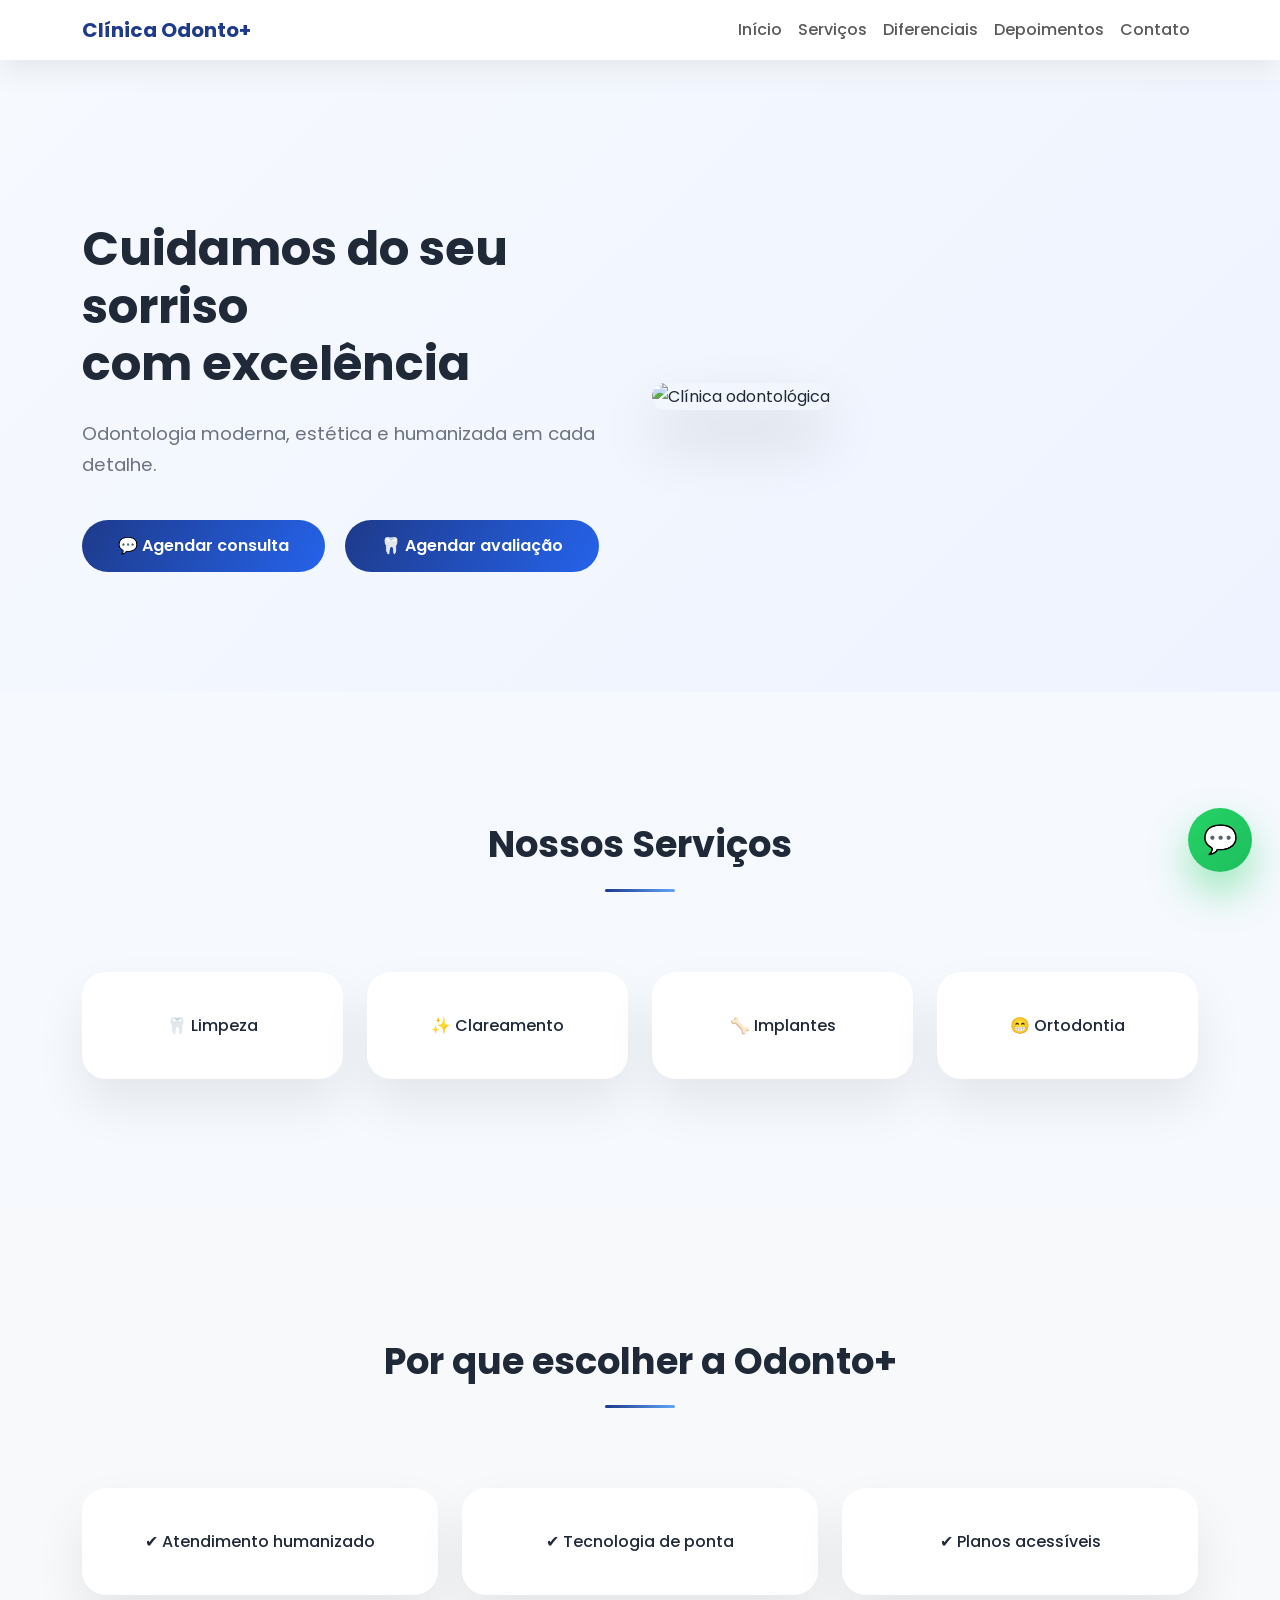
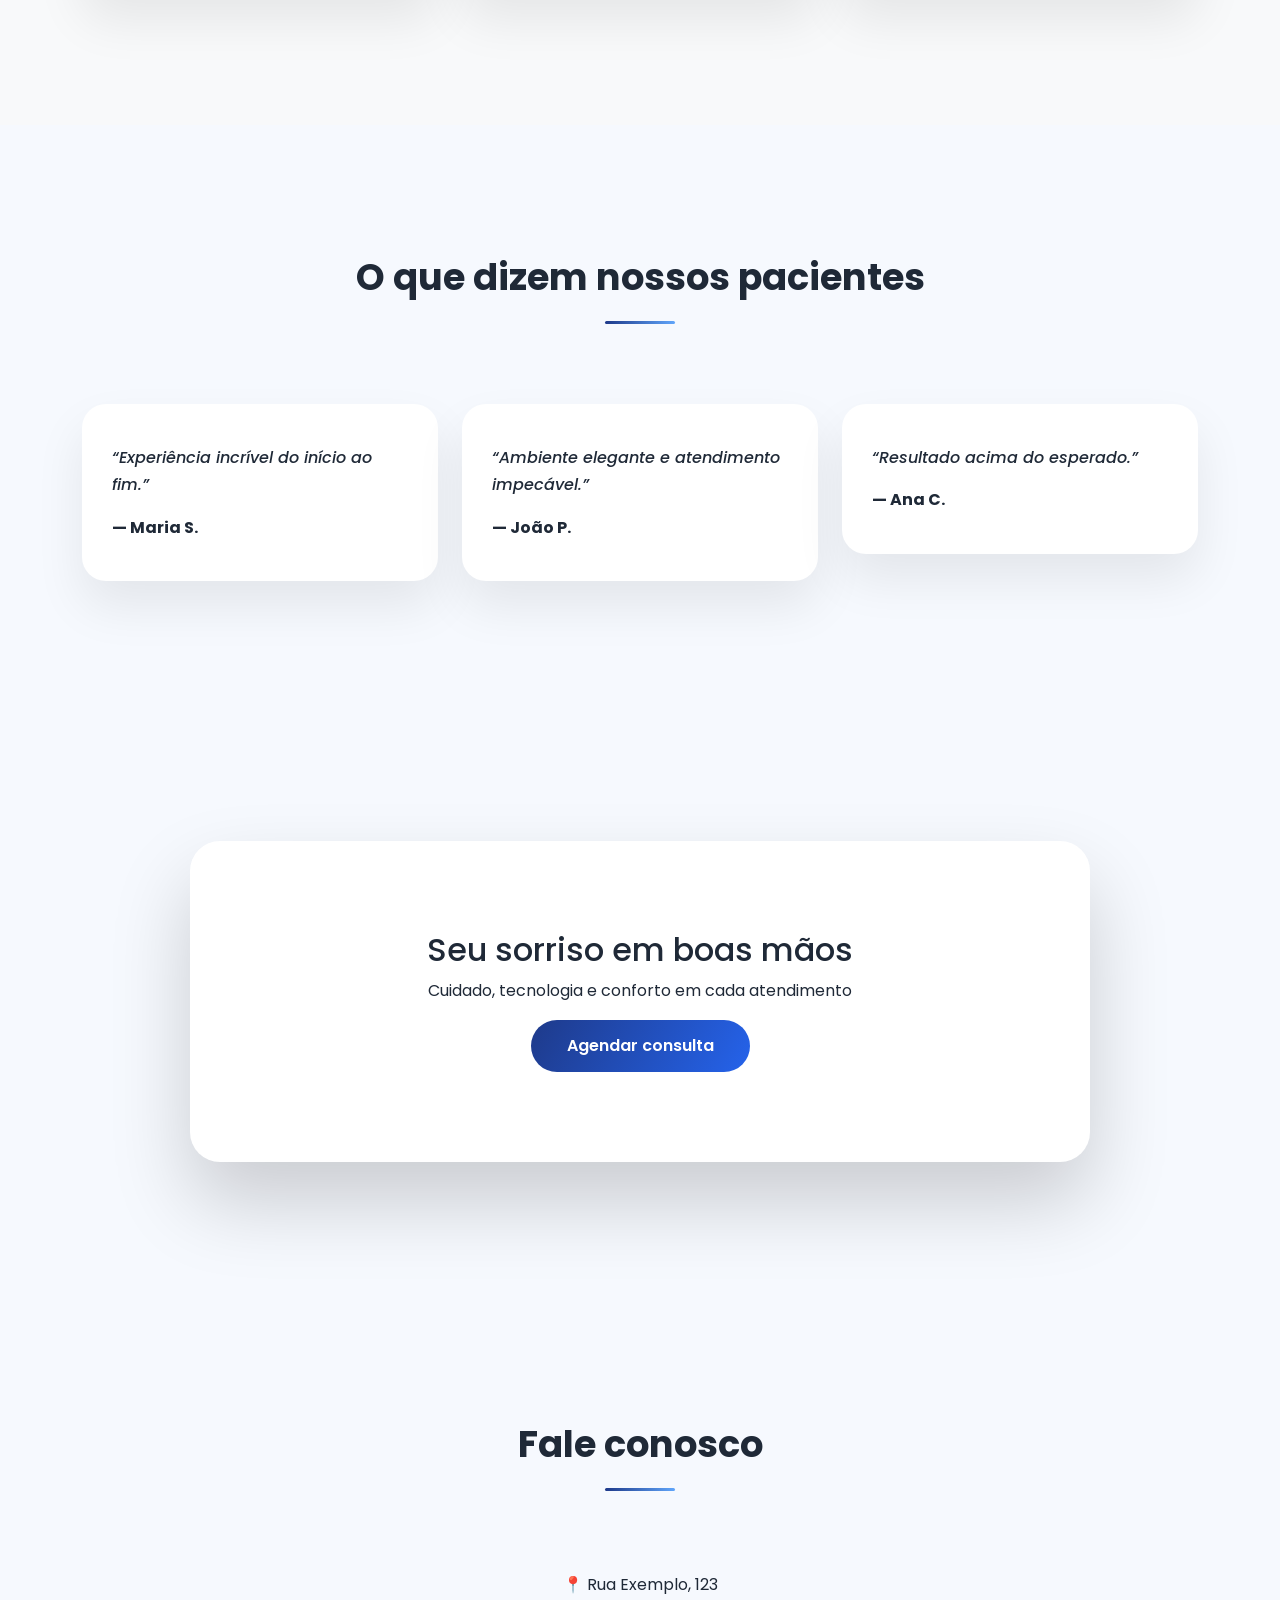
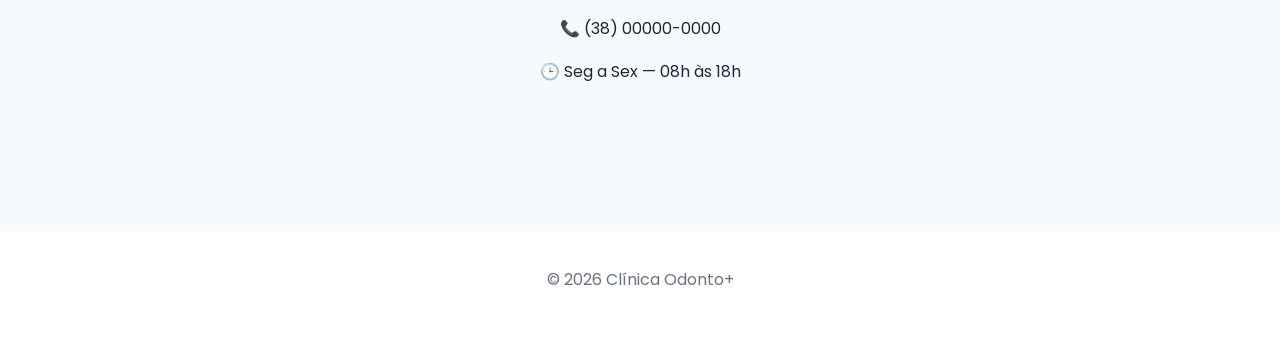
==== index.html @ 690f9802 "Rename clinica.html to index.html" ====
<!doctype html>
<html lang="pt-BR">
<head>
  <meta charset="utf-8">
  <meta name="viewport" content="width=device-width, initial-scale=1">
  <title>Clínica Odonto+</title>

  <link href="https://cdn.jsdelivr.net/npm/bootstrap@5.3.8/dist/css/bootstrap.min.css" rel="stylesheet">
  <link href="https://fonts.googleapis.com/css2?family=Poppins:wght@300;400;600;700&display=swap" rel="stylesheet">
  <link rel="stylesheet" href="clinica.css">
</head>
<body class="has-fixed-navbar">

<nav class="navbar navbar-expand-lg fixed-top">
  <div class="container">
    <a class="navbar-brand" href="#">Clínica Odonto+</a>
    <button class="navbar-toggler" type="button" data-bs-toggle="collapse" data-bs-target="#navbarNav">
      <span class="navbar-toggler-icon"></span>
    </button>
    <div class="collapse navbar-collapse" id="navbarNav">
      <ul class="navbar-nav ms-auto">
        <li class="nav-item"><a class="nav-link" href="#">Início</a></li>
        <li class="nav-item"><a class="nav-link" href="#servicos">Serviços</a></li>
        <li class="nav-item"><a class="nav-link" href="#diferenciais">Diferenciais</a></li>
        <li class="nav-item"><a class="nav-link" href="#depoimentos">Depoimentos</a></li>
        <li class="nav-item"><a class="nav-link" href="#contato">Contato</a></li>
      </ul>
    </div>
  </div>
</nav>

<section class="hero">
  <div class="container">
    <div class="row align-items-center">
      <div class="col-md-6 hero-text fade-up">
        <h1>Cuidamos do seu sorriso<br>com excelência</h1>
        <p>Odontologia moderna, estética e humanizada em cada detalhe.</p>
        <button class="btn btn-primary me-3" onclick="abrirWhatsAppConsulta()">💬 Agendar consulta</button>
        <button class="btn btn-outline-primary" onclick="abrirWhatsAppAvaliacao()">🦷 Agendar avaliação</button>
      </div>
      <div class="col-md-6 hero-image fade-in-delay">
        <img src="https://images.unsplash.com/photo-1588776814546-1ffcf47267a5" alt="Clínica odontológica">
      </div>
    </div>
  </div>
</section>

<section id="servicos">
  <div class="container">
    <h2 class="section-title">Nossos Serviços</h2>
    <div class="row g-4 text-center">
      <div class="col-md-3"><div class="service-card">🦷 Limpeza</div></div>
      <div class="col-md-3"><div class="service-card">✨ Clareamento</div></div>
      <div class="col-md-3"><div class="service-card">🦴 Implantes</div></div>
      <div class="col-md-3"><div class="service-card">😁 Ortodontia</div></div>
    </div>
  </div>
</section>

<section id="diferenciais" class="bg-light">
  <div class="container">
    <h2 class="section-title">Por que escolher a Odonto+</h2>
    <div class="row g-4 text-center">
      <div class="col-md-4"><div class="diferencial-card">✔ Atendimento humanizado</div></div>
      <div class="col-md-4"><div class="diferencial-card">✔ Tecnologia de ponta</div></div>
      <div class="col-md-4"><div class="diferencial-card">✔ Planos acessíveis</div></div>
    </div>
  </div>
</section>

<section id="depoimentos">
  <div class="container">
    <h2 class="section-title">O que dizem nossos pacientes</h2>
    <div class="row g-4">
      <div class="col-md-4"><div class="depoimento-card">“Experiência incrível do início ao fim.”<strong>— Maria S.</strong></div></div>
      <div class="col-md-4"><div class="depoimento-card">“Ambiente elegante e atendimento impecável.”<strong>— João P.</strong></div></div>
      <div class="col-md-4"><div class="depoimento-card">“Resultado acima do esperado.”<strong>— Ana C.</strong></div></div>
    </div>
  </div>
</section>

<section class="cta-final">
  <div class="cta-card fade-in">
    <h2>Seu sorriso em boas mãos</h2>
    <p>Cuidado, tecnologia e conforto em cada atendimento</p>
    <button class="btn btn-primary" onclick="abrirWhatsAppConsulta()">Agendar consulta</button>
  </div>
</section>

<section id="contato">
  <div class="container text-center">
    <h2 class="section-title">Fale conosco</h2>
    <p>📍 Rua Exemplo, 123</p>
    <p>📞 (38) 00000-0000</p>
    <p>🕒 Seg a Sex — 08h às 18h</p>
  </div>
</section>

<footer>
  <p>© 2026 Clínica Odonto+</p>
</footer>

<a class="whatsapp-float" onclick="abrirWhatsAppConsulta()">💬</a>

<script>
const telefoneWhatsApp = "5599999999999";
function abrirWhatsAppConsulta() {
  window.open(`https://wa.me/${telefoneWhatsApp}?text=Olá! Gostaria de agendar uma consulta.`, "_blank");
}
function abrirWhatsAppAvaliacao() {
  window.open(`https://wa.me/${telefoneWhatsApp}?text=Olá! Gostaria de agendar uma avaliação.`, "_blank");
}
</script>

<script src="https://cdn.jsdelivr.net/npm/bootstrap@5.3.8/dist/js/bootstrap.bundle.min.js"></script>
</body>
</html>
---- clinica.css ----
* { margin:0; padding:0; box-sizing:border-box; }

body {
  font-family:'Poppins',sans-serif;
  background:#f6f9fe;
  color:#1f2937;
  line-height:1.7;
}

.has-fixed-navbar { padding-top:80px; }

.navbar {
  background:rgba(255,255,255,.95);
  backdrop-filter:blur(10px);
  box-shadow:0 10px 30px rgba(0,0,0,.08);
}

.navbar-brand {
  font-weight:700;
  color:#1e3a8a !important;
}

.nav-link { position:relative; font-weight:500; }
.nav-link::after {
  content:""; position:absolute; bottom:4px; left:0;
  width:0; height:2px; background:#2563eb; transition:.3s;
}
.nav-link:hover::after { width:100%; }

.hero {
  padding:140px 0 120px;
  background:linear-gradient(135deg,#f6f9fe,#eef3ff);
}

.hero-text h1 { font-size:3rem; font-weight:700; margin-bottom:25px; }
.hero-text p { font-size:1.15rem; color:#6b7280; margin-bottom:40px; }

.hero-image img {
  width:100%; border-radius:24px;
  box-shadow:0 30px 60px rgba(0,0,0,.15);
}

.btn {
  padding:14px 36px; border-radius:30px; font-weight:600; transition:.35s;
}

.btn-primary {
  background:linear-gradient(120deg,#1e3a8a,#2563eb);
  border:none;
}

.btn-primary:hover {
  transform:translateY(-3px);
  box-shadow:0 20px 40px rgba(37,99,235,.35);
}

.btn-outline-primary {
  border:2px solid #2563eb; color:#2563eb;
}

.btn-outline-primary:hover {
  background:#2563eb; color:#fff;
}

section { padding:130px 20px; }

.section-title {
  text-align:center; font-size:2.3rem; font-weight:700;
  margin-bottom:80px;
}

.section-title::after {
  content:""; width:70px; height:3px;
  background:linear-gradient(90deg,#1e3a8a,#60a5fa);
  display:block; margin:22px auto 0; border-radius:10px;
}

.service-card,.diferencial-card,.depoimento-card {
  background:#fff; padding:40px 30px; border-radius:24px;
  box-shadow:0 25px 50px rgba(0,0,0,.08);
  transition:.4s; font-weight:500;
}

.service-card:hover,.diferencial-card:hover,.depoimento-card:hover {
  transform:translateY(-12px);
  box-shadow:0 40px 80px rgba(0,0,0,.15);
}

.depoimento-card { font-style:italic; }
.depoimento-card strong {
  display:block; margin-top:15px; font-style:normal;
}

.cta-final {
  display:flex; justify-content:center;
}

.cta-card {
  background:#fff; max-width:900px; width:100%;
  padding:90px 60px; border-radius:30px;
  text-align:center;
  box-shadow:0 40px 80px rgba(0,0,0,.18);
}

footer {
  background:#fff; padding:35px 0; text-align:center;
  color:#6b7280;
}

/* WHATSAPP FLUTUANTE – ESTILO PREMIUM */
.whatsapp-float {
  position: fixed;
  bottom: 28px;
  right: 28px;

  width: 64px;
  height: 64px;
  border-radius: 50%;

  background: linear-gradient(135deg, #25d366, #1ebe5d);
  color: #fff;

  font-size: 28px;
  text-decoration: none;

  display: flex;
  align-items: center;
  justify-content: center;

  box-shadow:
    0 20px 40px rgba(37, 211, 102, 0.45),
    0 0 0 0 rgba(37, 211, 102, 0.6);

  cursor: pointer;
  z-index: 999;

  animation: pulseWhats 2.2s infinite;
  transition: all 0.35s ease;
}

/* Hover (desktop) */
.whatsapp-float:hover {
  transform: translateY(-6px) scale(1.05);
  box-shadow:
    0 30px 60px rgba(37, 211, 102, 0.55),
    0 0 0 12px rgba(37, 211, 102, 0.15);
}

/* Animação pulse */
@keyframes pulseWhats {
  0% {
    box-shadow:
      0 20px 40px rgba(37, 211, 102, 0.45),
      0 0 0 0 rgba(37, 211, 102, 0.6);
  }
  70% {
    box-shadow:
      0 20px 40px rgba(37, 211, 102, 0.45),
      0 0 0 18px rgba(37, 211, 102, 0);
  }
  100% {
    box-shadow:
      0 20px 40px rgba(37, 211, 102, 0.45),
      0 0 0 0 rgba(37, 211, 102, 0);
  }
}

.fade-in { animation:fadeIn 1s ease forwards; }
.fade-in-delay { animation:fadeIn 1.4s ease forwards; }
.fade-up { animation:fadeUp 1s ease forwards; }

@keyframes fadeIn {
  from{opacity:0; transform:translateY(20px);}
  to{opacity:1; transform:translateY(0);} }

@keyframes fadeUp {
  from{opacity:0; transform:translateY(30px);}
  to{opacity:1; transform:translateY(0);} }

@media(max-width:768px){
  .hero-text h1{font-size:2.2rem;}
  .cta-card{padding:70px 30px;}
}
/* PADRONIZAÇÃO DOS BOTÕES DO HERO */
.hero .btn-primary,
.hero .btn-outline-primary {
  background: linear-gradient(120deg, #1e3a8a, #2563eb);
  border: none;
  color: #fff;
  transition: all .35s ease;
}

.hero .btn-primary:hover,
.hero .btn-outline-primary:hover {
  transform: translateY(-3px);
  box-shadow: 0 20px 40px rgba(37,99,235,.35);
  color: #fff;
}
/* HERO — CONTROLE ABSOLUTO DOS BOTÕES NO MOBILE */
@media (max-width: 768px) {

  /* força o container a virar coluna */
  .hero .d-flex {
    display: flex !important;
    flex-direction: column !important;
    align-items: center !important;
  }

  /* espaço entre os botões */
  .hero .d-flex > .btn {
    margin: 10px 0 !important;
  }

  /* largura e centralização */
  .hero .btn {
    width: 100%;
    max-width: 260px;
    text-align: center;
  }
}
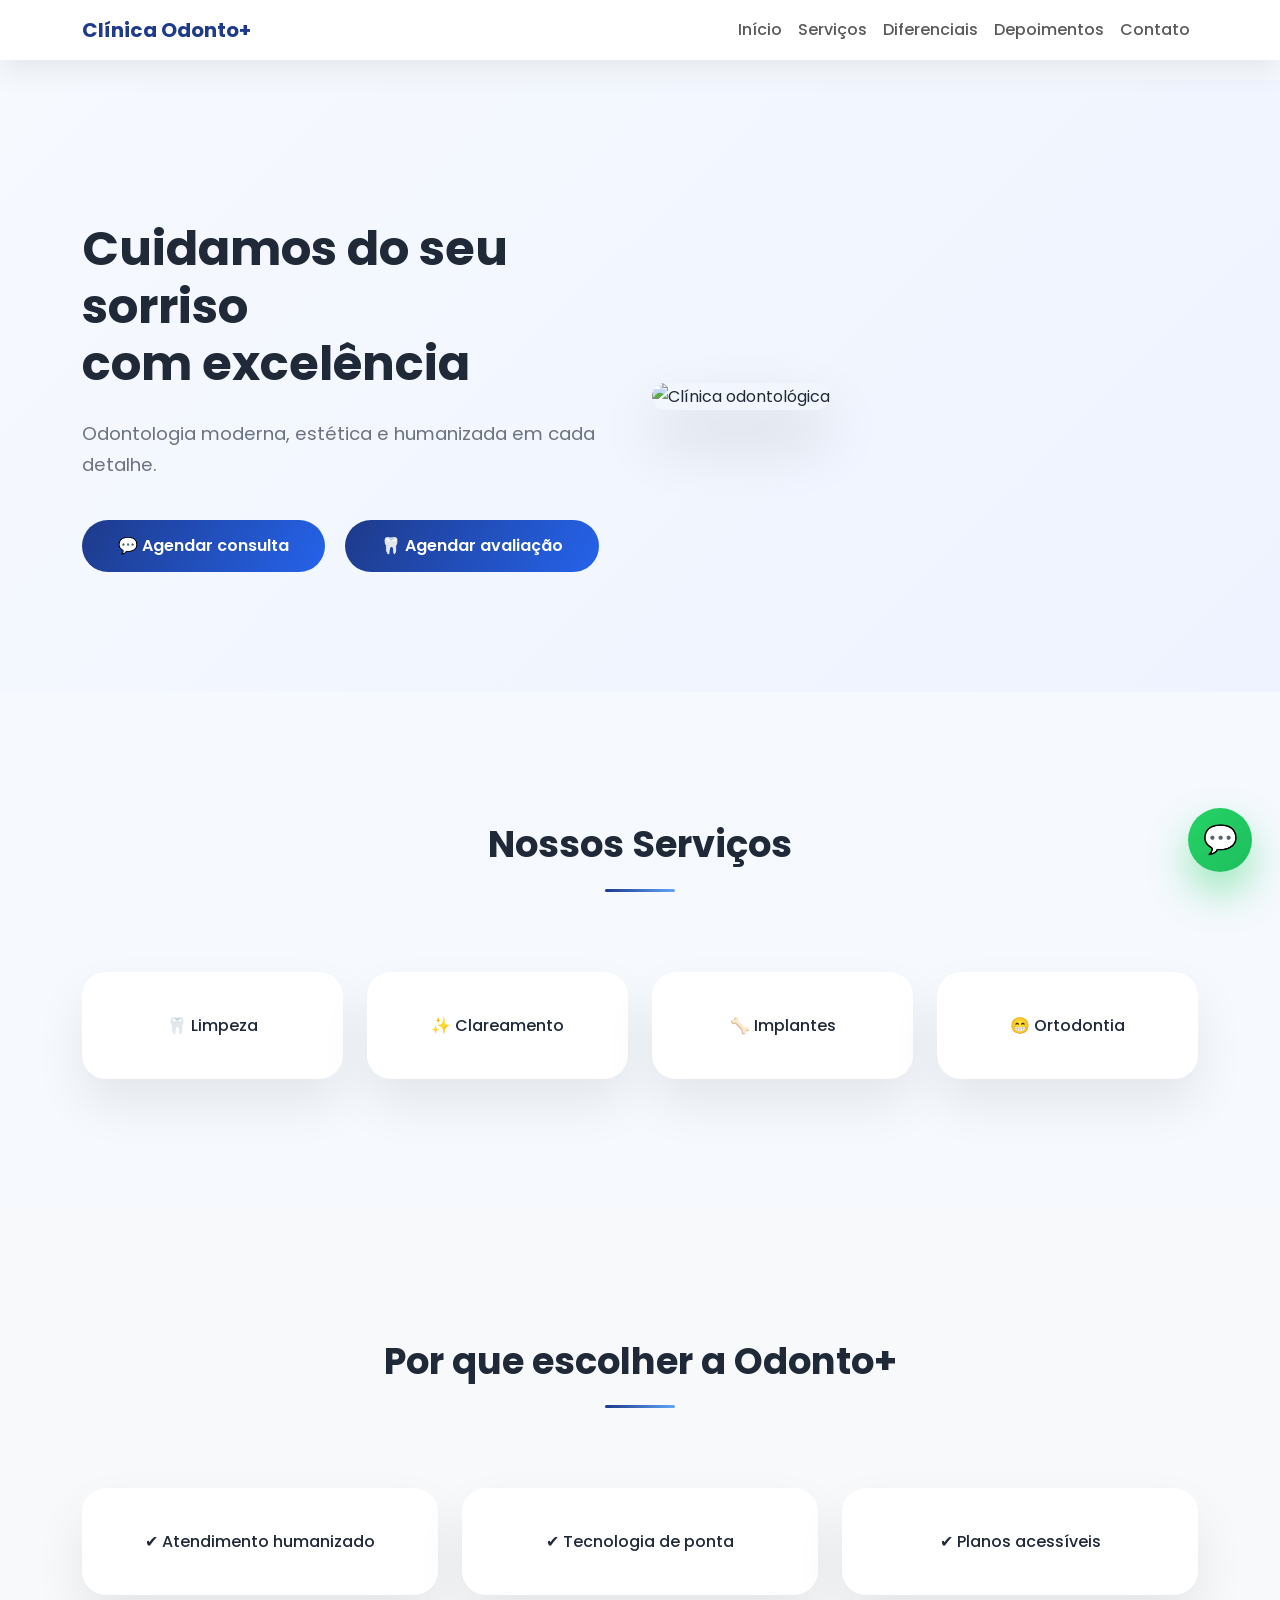
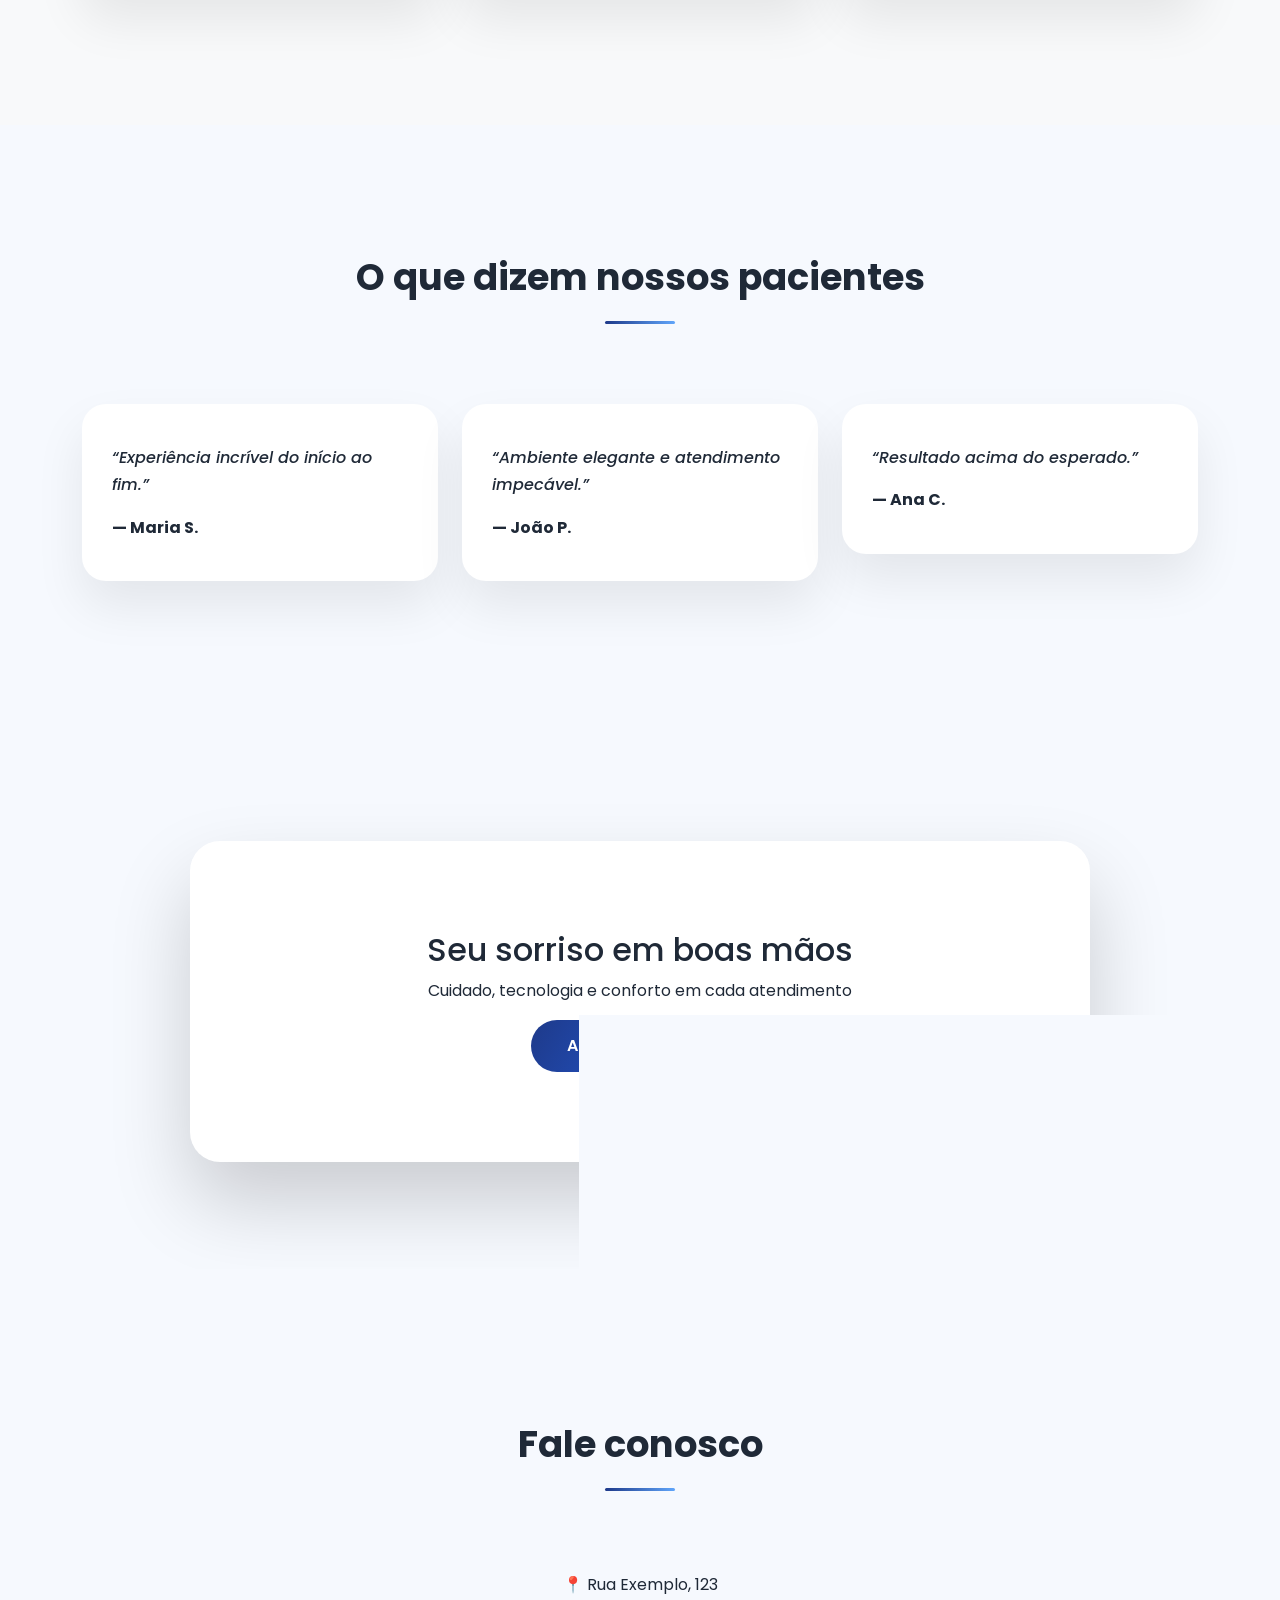
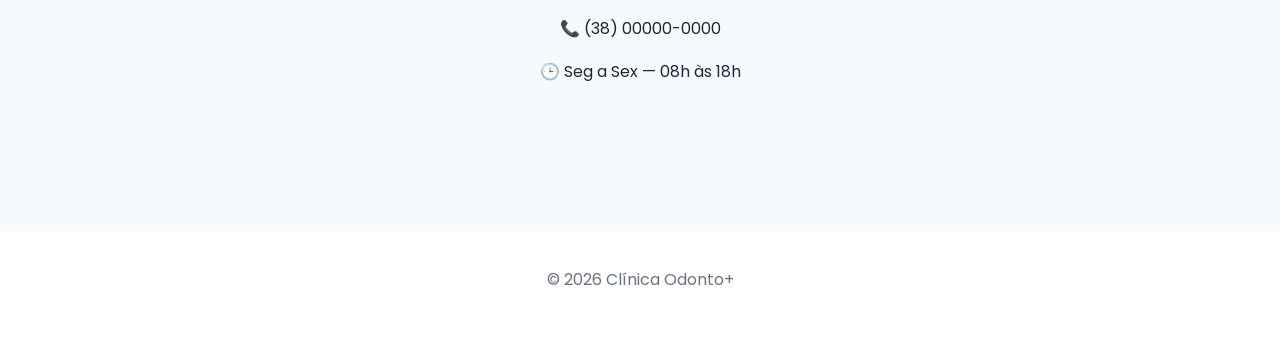
==== commit 8def5c9c: "Rename clinica.html to index.html" ====
--- a/index.html
+++ b/index.html
@@ -1,14 +1,13 @@
-
 <!doctype html>
 <html lang="pt-BR">
 <head>
-  <meta charset="utf-8">
-  <meta name="viewport" content="width=device-width, initial-scale=1">
+  <meta charset="utf-8" />
+  <meta name="viewport" content="width=device-width, initial-scale=1" />
   <title>Clínica Odonto+</title>
 
-  <link href="https://cdn.jsdelivr.net/npm/bootstrap@5.3.8/dist/css/bootstrap.min.css" rel="stylesheet">
-  <link href="https://fonts.googleapis.com/css2?family=Poppins:wght@300;400;600;700&display=swap" rel="stylesheet">
-  <link rel="stylesheet" href="clinica.css">
+  <link href="https://cdn.jsdelivr.net/npm/bootstrap@5.3.8/dist/css/bootstrap.min.css" rel="stylesheet" />
+  <link href="https://fonts.googleapis.com/css2?family=Poppins:wght@300;400;600;700&display=swap" rel="stylesheet" />
+  <link rel="stylesheet" href="clinica.css" />
 </head>
 <body class="has-fixed-navbar">
 
@@ -40,7 +39,7 @@
         <button class="btn btn-outline-primary" onclick="abrirWhatsAppAvaliacao()">🦷 Agendar avaliação</button>
       </div>
       <div class="col-md-6 hero-image fade-in-delay">
-        <img src="https://images.unsplash.com/photo-1588776814546-1ffcf47267a5" alt="Clínica odontológica">
+        <img src="https://images.unsplash.com/photo-1588776814546-1ffcf47267a5" alt="Clínica odontológica" />
       </div>
     </div>
   </div>
@@ -114,6 +113,6 @@
 </script>
 
 <script src="https://cdn.jsdelivr.net/npm/bootstrap@5.3.8/dist/js/bootstrap.bundle.min.js"></script>
+
 </body>
 </html>
-
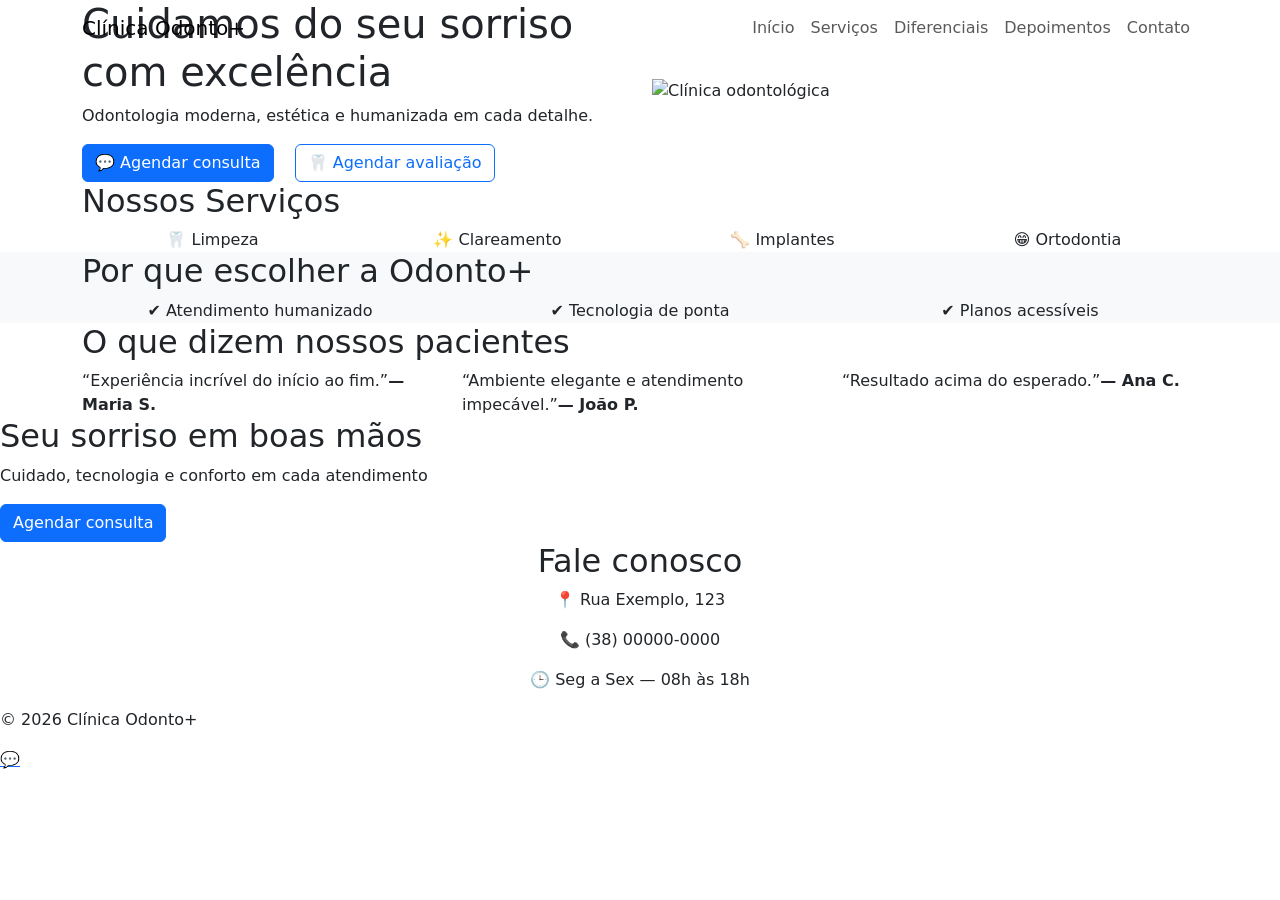
==== commit b83c80f3: "Update index.html" ====
--- a/index.html
+++ b/index.html
@@ -7,7 +7,7 @@
 
   <link href="https://cdn.jsdelivr.net/npm/bootstrap@5.3.8/dist/css/bootstrap.min.css" rel="stylesheet" />
   <link href="https://fonts.googleapis.com/css2?family=Poppins:wght@300;400;600;700&display=swap" rel="stylesheet" />
-  <link rel="stylesheet" href="clinica.css" />
+  <link rel="stylesheet" href="css/clinica.css" />
 </head>
 <body class="has-fixed-navbar">
 
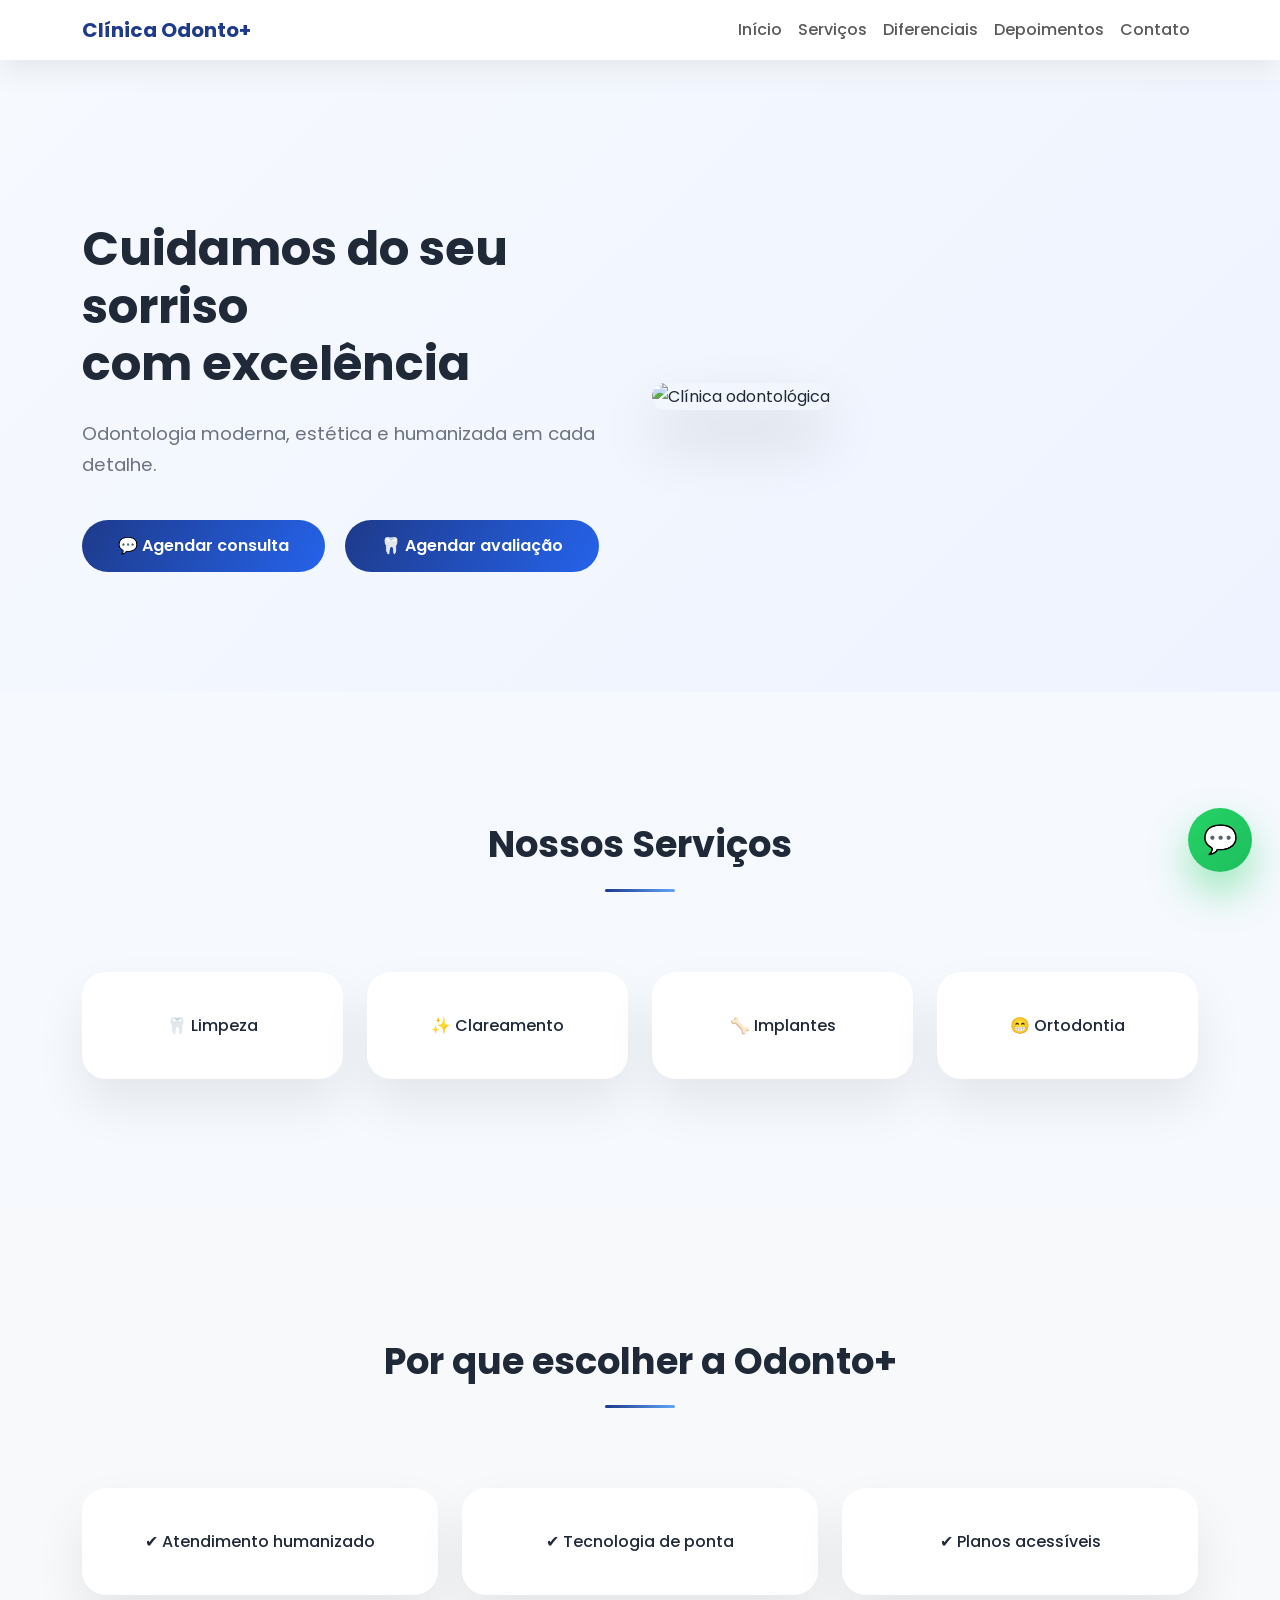
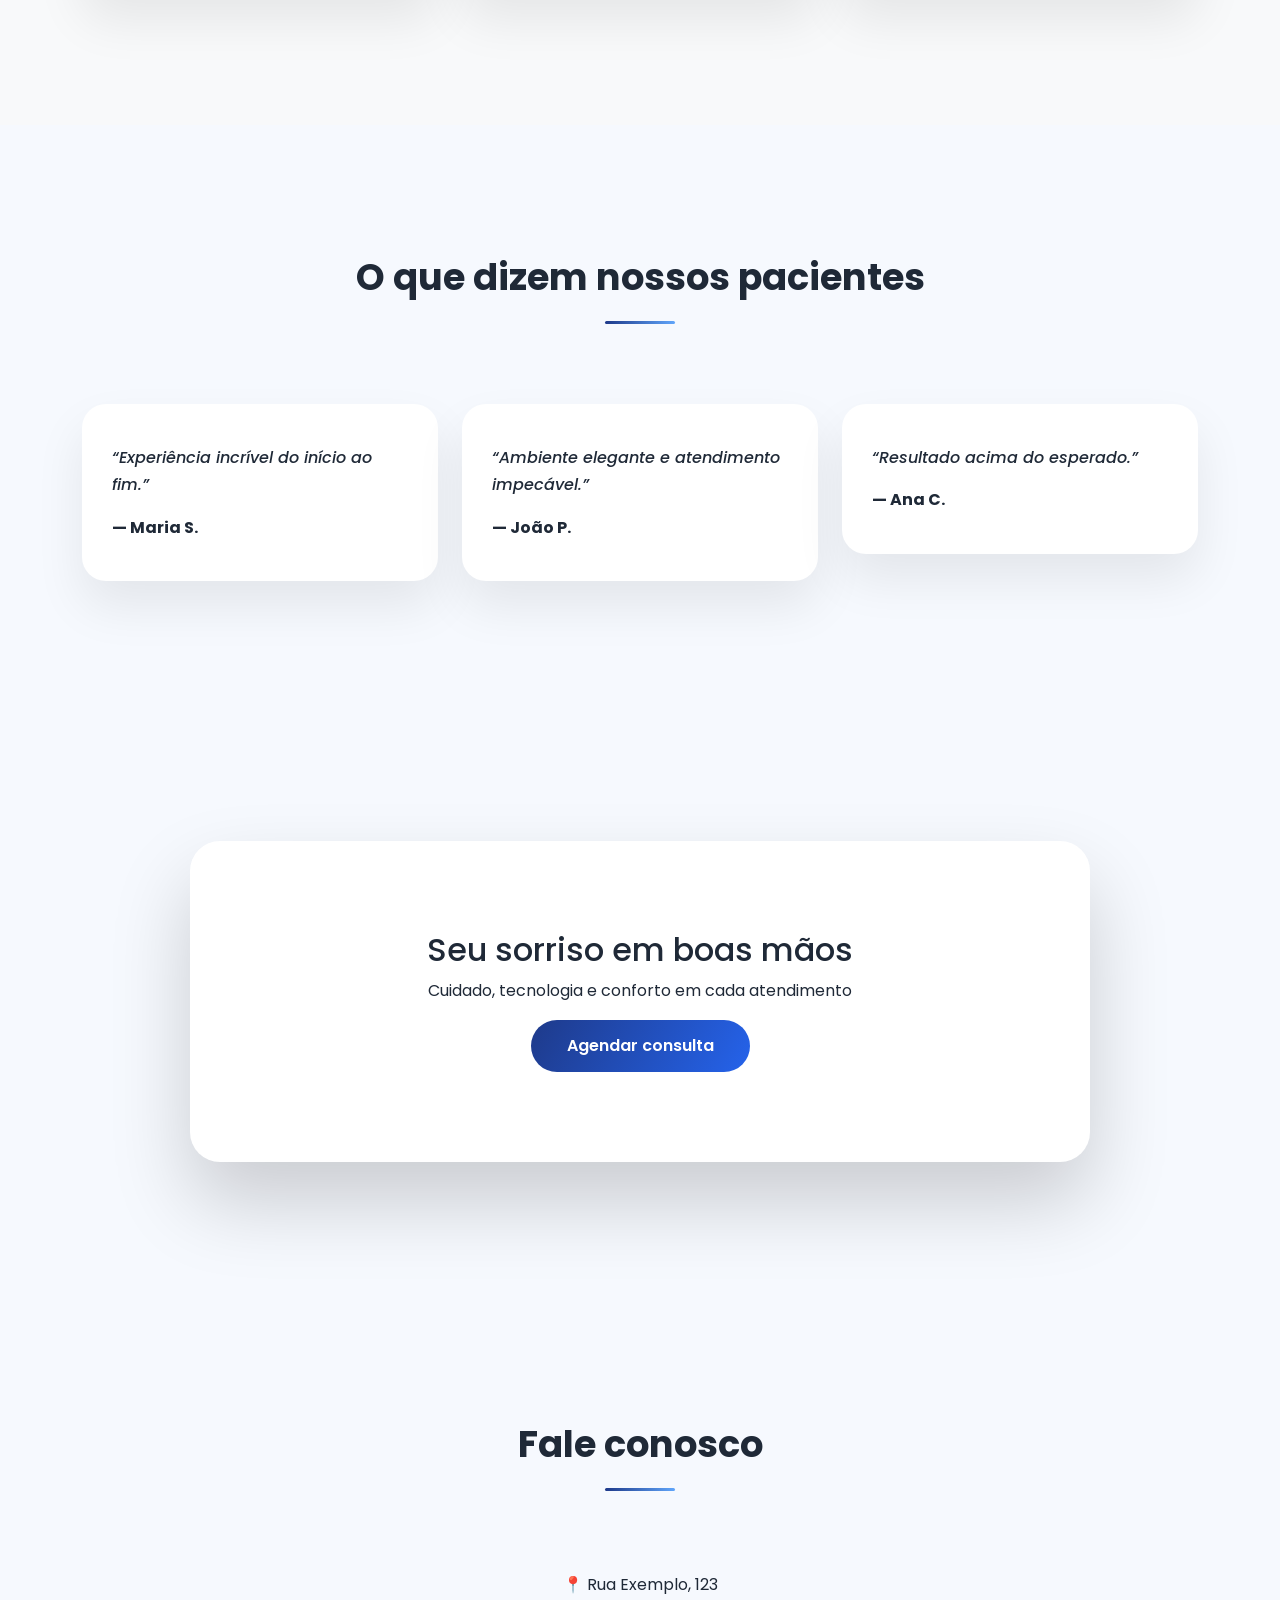
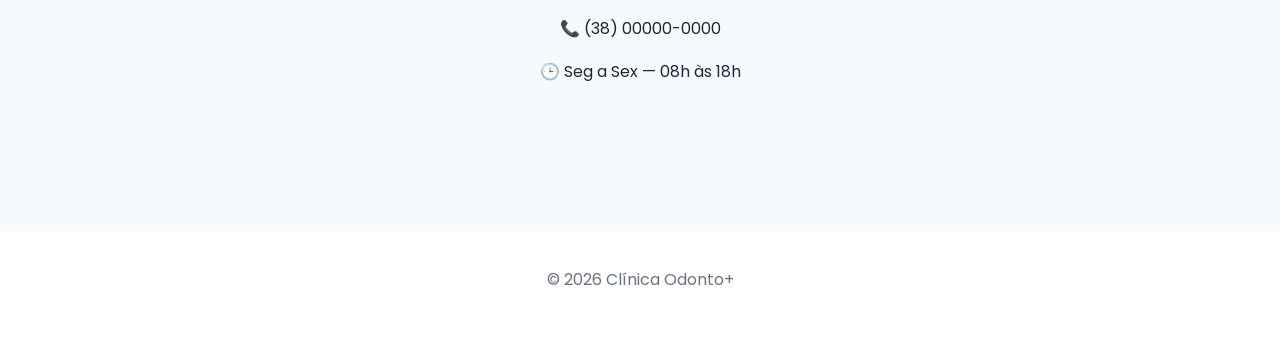
==== commit ade43aba: "Update index.html" ====
--- a/index.html
+++ b/index.html
@@ -7,7 +7,7 @@
 
   <link href="https://cdn.jsdelivr.net/npm/bootstrap@5.3.8/dist/css/bootstrap.min.css" rel="stylesheet" />
   <link href="https://fonts.googleapis.com/css2?family=Poppins:wght@300;400;600;700&display=swap" rel="stylesheet" />
-  <link rel="stylesheet" href="css/clinica.css" />
+  <link rel="stylesheet" href="style.css" />
 </head>
 <body class="has-fixed-navbar">
 
--- a/style.css
+++ b/style.css
@@ -0,0 +1,221 @@
+
+* { margin:0; padding:0; box-sizing:border-box; }
+
+body {
+  font-family:'Poppins',sans-serif;
+  background:#f6f9fe;
+  color:#1f2937;
+  line-height:1.7;
+}
+
+.has-fixed-navbar { padding-top:80px; }
+
+.navbar {
+  background:rgba(255,255,255,.95);
+  backdrop-filter:blur(10px);
+  box-shadow:0 10px 30px rgba(0,0,0,.08);
+}
+
+.navbar-brand {
+  font-weight:700;
+  color:#1e3a8a !important;
+}
+
+.nav-link { position:relative; font-weight:500; }
+.nav-link::after {
+  content:""; position:absolute; bottom:4px; left:0;
+  width:0; height:2px; background:#2563eb; transition:.3s;
+}
+.nav-link:hover::after { width:100%; }
+
+.hero {
+  padding:140px 0 120px;
+  background:linear-gradient(135deg,#f6f9fe,#eef3ff);
+}
+
+.hero-text h1 { font-size:3rem; font-weight:700; margin-bottom:25px; }
+.hero-text p { font-size:1.15rem; color:#6b7280; margin-bottom:40px; }
+
+.hero-image img {
+  width:100%; border-radius:24px;
+  box-shadow:0 30px 60px rgba(0,0,0,.15);
+}
+
+.btn {
+  padding:14px 36px; border-radius:30px; font-weight:600; transition:.35s;
+}
+
+.btn-primary {
+  background:linear-gradient(120deg,#1e3a8a,#2563eb);
+  border:none;
+}
+
+.btn-primary:hover {
+  transform:translateY(-3px);
+  box-shadow:0 20px 40px rgba(37,99,235,.35);
+}
+
+.btn-outline-primary {
+  border:2px solid #2563eb; color:#2563eb;
+}
+
+.btn-outline-primary:hover {
+  background:#2563eb; color:#fff;
+}
+
+section { padding:130px 20px; }
+
+.section-title {
+  text-align:center; font-size:2.3rem; font-weight:700;
+  margin-bottom:80px;
+}
+
+.section-title::after {
+  content:""; width:70px; height:3px;
+  background:linear-gradient(90deg,#1e3a8a,#60a5fa);
+  display:block; margin:22px auto 0; border-radius:10px;
+}
+
+.service-card,.diferencial-card,.depoimento-card {
+  background:#fff; padding:40px 30px; border-radius:24px;
+  box-shadow:0 25px 50px rgba(0,0,0,.08);
+  transition:.4s; font-weight:500;
+}
+
+.service-card:hover,.diferencial-card:hover,.depoimento-card:hover {
+  transform:translateY(-12px);
+  box-shadow:0 40px 80px rgba(0,0,0,.15);
+}
+
+.depoimento-card { font-style:italic; }
+.depoimento-card strong {
+  display:block; margin-top:15px; font-style:normal;
+}
+
+.cta-final {
+  display:flex; justify-content:center;
+}
+
+.cta-card {
+  background:#fff; max-width:900px; width:100%;
+  padding:90px 60px; border-radius:30px;
+  text-align:center;
+  box-shadow:0 40px 80px rgba(0,0,0,.18);
+}
+
+footer {
+  background:#fff; padding:35px 0; text-align:center;
+  color:#6b7280;
+}
+
+/* WHATSAPP FLUTUANTE – ESTILO PREMIUM */
+.whatsapp-float {
+  position: fixed;
+  bottom: 28px;
+  right: 28px;
+
+  width: 64px;
+  height: 64px;
+  border-radius: 50%;
+
+  background: linear-gradient(135deg, #25d366, #1ebe5d);
+  color: #fff;
+
+  font-size: 28px;
+  text-decoration: none;
+
+  display: flex;
+  align-items: center;
+  justify-content: center;
+
+  box-shadow:
+    0 20px 40px rgba(37, 211, 102, 0.45),
+    0 0 0 0 rgba(37, 211, 102, 0.6);
+
+  cursor: pointer;
+  z-index: 999;
+
+  animation: pulseWhats 2.2s infinite;
+  transition: all 0.35s ease;
+}
+
+/* Hover (desktop) */
+.whatsapp-float:hover {
+  transform: translateY(-6px) scale(1.05);
+  box-shadow:
+    0 30px 60px rgba(37, 211, 102, 0.55),
+    0 0 0 12px rgba(37, 211, 102, 0.15);
+}
+
+/* Animação pulse */
+@keyframes pulseWhats {
+  0% {
+    box-shadow:
+      0 20px 40px rgba(37, 211, 102, 0.45),
+      0 0 0 0 rgba(37, 211, 102, 0.6);
+  }
+  70% {
+    box-shadow:
+      0 20px 40px rgba(37, 211, 102, 0.45),
+      0 0 0 18px rgba(37, 211, 102, 0);
+  }
+  100% {
+    box-shadow:
+      0 20px 40px rgba(37, 211, 102, 0.45),
+      0 0 0 0 rgba(37, 211, 102, 0);
+  }
+}
+
+.fade-in { animation:fadeIn 1s ease forwards; }
+.fade-in-delay { animation:fadeIn 1.4s ease forwards; }
+.fade-up { animation:fadeUp 1s ease forwards; }
+
+@keyframes fadeIn {
+  from{opacity:0; transform:translateY(20px);}
+  to{opacity:1; transform:translateY(0);} }
+
+@keyframes fadeUp {
+  from{opacity:0; transform:translateY(30px);}
+  to{opacity:1; transform:translateY(0);} }
+
+@media(max-width:768px){
+  .hero-text h1{font-size:2.2rem;}
+  .cta-card{padding:70px 30px;}
+}
+/* PADRONIZAÇÃO DOS BOTÕES DO HERO */
+.hero .btn-primary,
+.hero .btn-outline-primary {
+  background: linear-gradient(120deg, #1e3a8a, #2563eb);
+  border: none;
+  color: #fff;
+  transition: all .35s ease;
+}
+
+.hero .btn-primary:hover,
+.hero .btn-outline-primary:hover {
+  transform: translateY(-3px);
+  box-shadow: 0 20px 40px rgba(37,99,235,.35);
+  color: #fff;
+}
+/* HERO — CONTROLE ABSOLUTO DOS BOTÕES NO MOBILE */
+@media (max-width: 768px) {
+
+  /* força o container a virar coluna */
+  .hero .d-flex {
+    display: flex !important;
+    flex-direction: column !important;
+    align-items: center !important;
+  }
+
+  /* espaço entre os botões */
+  .hero .d-flex > .btn {
+    margin: 10px 0 !important;
+  }
+
+  /* largura e centralização */
+  .hero .btn {
+    width: 100%;
+    max-width: 260px;
+    text-align: center;
+  }
+}
